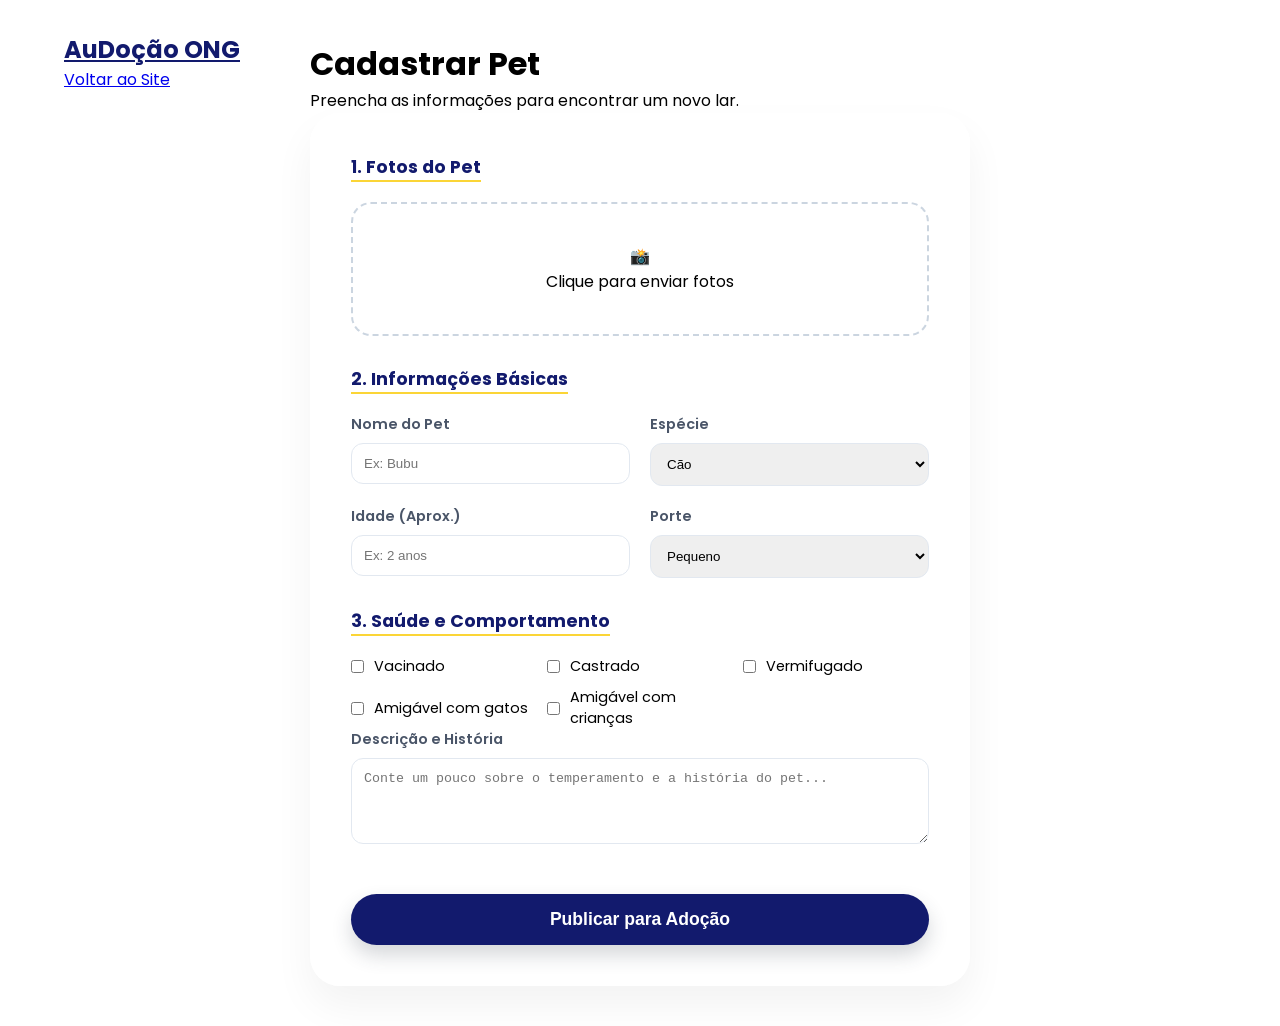
==== cadastro-pet.html @ 2f7e0947 "pag. sobre e parceiros" ====
<!DOCTYPE html>
<html lang="pt-br">

<head>
     <meta charset="UTF-8">
     <meta name="viewport" content="width=device-width, initial-scale=1.0">
     <title>AuDoção - Cadastrar Novo Pet</title>
     <link rel="stylesheet" href="style.css">
     <link href="https://fonts.googleapis.com/css2?family=Poppins:wght@400;600;700&display=swap" rel="stylesheet">
</head>

<body class="admin-body">

     <nav class="navbar">
          <div class="nav-container">
               <a href="home.html" class="logo">AuDoção <span class="admin-badge">ONG</span></a>
               <div class="nav-user">
                    <a href="home.html" class="btn-back-home">Voltar ao Site</a>
               </div>
          </div>
     </nav>

     <main class="form-container">
          <header class="form-header">
               <h1>Cadastrar Pet</h1>
               <p>Preencha as informações para encontrar um novo lar.</p>
          </header>

          <form id="form-cadastro-pet" class="glass-form">
               <div class="form-section">
                    <h3>1. Fotos do Pet</h3>
                    <div class="upload-container">
                         <label for="pet-photo" class="upload-label">
                              <div class="upload-icon">📸</div>
                              <span>Clique para enviar fotos</span>
                              <input type="file" id="pet-photo" accept="image/*" required>
                         </label>
                    </div>
               </div>

               <div class="form-section">
                    <h3>2. Informações Básicas</h3>
                    <div class="input-grid">
                         <div class="input-group">
                              <label>Nome do Pet</label>
                              <input type="text" placeholder="Ex: Bubu" required>
                         </div>
                         <div class="input-group">
                              <label>Espécie</label>
                              <select required>
                                   <option value="Cão">Cão</option>
                                   <option value="Gato">Gato</option>
                                   <option value="Outros">Outros</option>
                              </select>
                         </div>
                         <div class="input-group">
                              <label>Idade (Aprox.)</label>
                              <input type="text" placeholder="Ex: 2 anos">
                         </div>
                         <div class="input-group">
                              <label>Porte</label>
                              <select>
                                   <option value="Pequeno">Pequeno</option>
                                   <option value="Médio">Médio</option>
                                   <option value="Grande">Grande</option>
                              </select>
                         </div>
                    </div>
               </div>

               <div class="form-section">
                    <h3>3. Saúde e Comportamento</h3>
                    <div class="checkbox-grid">
                         <label class="check-item"><input type="checkbox"> Vacinado</label>
                         <label class="check-item"><input type="checkbox"> Castrado</label>
                         <label class="check-item"><input type="checkbox"> Vermifugado</label>
                         <label class="check-item"><input type="checkbox"> Amigável com gatos</label>
                         <label class="check-item"><input type="checkbox"> Amigável com crianças</label>
                    </div>
                    <div class="input-group mt-20">
                         <label>Descrição e História</label>
                         <textarea rows="4"
                              placeholder="Conte um pouco sobre o temperamento e a história do pet..."></textarea>
                    </div>
               </div>

               <button type="submit" class="btn-submit">Publicar para Adoção</button>
          </form>
     </main>

</body>

</html>
---- style.css ----
@charset "UTF-8";
:root {
  --color-yellow: #FBD536;
  --color-blue: #121A6D;
  --color-white: #FFFFFF;
  --color-text-gray: #666666;
  --font-main: 'Poppins', sans-serif;
  --transition: all 0.3s ease;
}

* {
  margin: 0;
  padding: 0;
  box-sizing: border-box;
}

body {
  font-family: var(--font-main);
  background-color: var(--color-white);
  overflow-x: hidden;
}

/* Navbar */
.navbar {
  position: absolute;
  top: 0;
  width: 100%;
  display: flex;
  justify-content: space-between;
  align-items: center;
  padding: 2rem 5%;
  z-index: 10;
}

.navbar .logo {
  font-size: 1.5rem;
  font-weight: 700;
  color: var(--color-blue);
}

.navbar .nav-links {
  display: flex;
  gap: 2rem;
  align-items: center;
}

.navbar .nav-links a {
  text-decoration: none;
  color: var(--color-blue);
  font-weight: 500;
  transition: var(--transition);
}

.navbar .nav-links a:hover {
  opacity: 0.7;
}

.navbar .nav-links .btn-login {
  border: 2px solid var(--color-blue);
  padding: 0.5rem 1.5rem;
  border-radius: 50px;
}

.navbar .nav-links .btn-login:hover {
  background-color: var(--color-blue);
  color: var(--color-white);
}

/* Layout Principal (Hero) */
.hero-container {
  display: flex;
  height: 100vh;
  width: 100%;
}

@media (max-width: 768px) {
  .hero-container {
    flex-direction: column;
  }
}
/* Lado Esquerdo - Imagem */
.hero-image {
  flex: 1.2;
  background-color: var(--color-yellow);
  display: flex;
  align-items: center;
  justify-content: center;
  position: relative;
  overflow: hidden;
}

.hero-image .image-wrapper {
  width: 70%;
  z-index: 2;
  transition: transform 0.5s ease;
}

.hero-image .image-wrapper:hover {
  transform: scale(1.05);
}

.hero-image .image-wrapper img {
  width: 100%;
  filter: drop-shadow(0 20px 30px rgba(0, 0, 0, 0.1));
}

.hero-image .decoration-circle {
  position: absolute;
  width: 400px;
  height: 400px;
  background: rgba(255, 255, 255, 0.15);
  border-radius: 50%;
  bottom: -100px;
  left: -100px;
}

/* Lado Direito - Conteúdo */
.hero-content {
  flex: 1;
  display: flex;
  align-items: center;
  justify-content: center;
  padding: 4rem;
  background-color: var(--color-white);
}

.hero-content .content-box {
  max-width: 450px;
}

.hero-content .content-box h1 {
  font-size: 3rem;
  color: var(--color-blue);
  line-height: 1.1;
  margin-bottom: 1.5rem;
}

.hero-content .content-box p {
  color: var(--color-text-gray);
  font-size: 1.1rem;
  margin-bottom: 2.5rem;
}

.hero-content .content-box .actions {
  display: flex;
  flex-direction: column;
  gap: 1rem;
}

.hero-content .content-box .actions .btn {
  padding: 1.2rem;
  border-radius: 50px;
  font-size: 1.1rem;
  font-weight: 600;
  cursor: pointer;
  transition: var(--transition);
  border: none;
}

.hero-content .content-box .actions .btn-primary {
  background-color: var(--color-blue);
  color: var(--color-white);
  box-shadow: 0 10px 20px rgba(18, 26, 109, 0.2);
}

.hero-content .content-box .actions .btn-primary:hover {
  transform: translateY(-3px);
  box-shadow: 0 15px 25px rgba(18, 26, 109, 0.3);
}

.hero-content .content-box .actions .btn-secondary {
  background-color: transparent;
  border: 2px solid var(--color-blue);
  color: var(--color-blue);
}

.hero-content .content-box .actions .btn-secondary:hover {
  background-color: rgba(18, 26, 109, 0.05);
}

.hero-content .content-box .stats {
  display: block;
  margin-top: 2rem;
  text-align: center;
  color: #aaa;
  font-size: 0.9rem;
}

/* Login & Auth Pages */
.auth-page {
  background-color: var(--color-yellow);
  position: relative;
  margin: 0;
  padding: 0;
  display: flex;
  align-items: center;
  justify-content: center;
  min-height: 100vh;
  width: 100%;
  overflow-x: hidden;
}
.auth-page::before {
  content: "";
  position: absolute;
  top: 0;
  left: 0;
  width: 100%;
  height: 100%;
  background: linear-gradient(180deg, rgba(255, 255, 255, 0) 0%, rgba(255, 255, 255, 0.3) 100%);
  z-index: 1;
}

.auth-container {
  width: 100%;
  max-width: 420px;
  padding: 20px;
  z-index: 2;
  position: relative;
}

.auth-card {
  background: rgba(255, 255, 255, 0.9);
  backdrop-filter: blur(15px);
  border: 1px solid rgba(255, 255, 255, 0.5);
  border-radius: 30px;
  padding: 3rem 2.5rem;
  box-shadow: 0 20px 50px rgba(0, 0, 0, 0.1);
}
.auth-card .auth-header {
  text-align: center;
  margin-bottom: 2rem;
}
.auth-card .auth-header .logo {
  color: var(--color-blue);
  font-size: 2.2rem;
  font-weight: 700;
  margin-bottom: 0.5rem;
}
.auth-card .auth-header p {
  color: var(--color-text-gray);
  font-size: 0.95rem;
}

.auth-form .input-group {
  margin-bottom: 1.5rem;
}
.auth-form .input-group label {
  display: block;
  margin-bottom: 0.6rem;
  color: var(--color-blue);
  font-weight: 600;
  font-size: 0.9rem;
}
.auth-form .input-group .label-wrapper {
  display: flex;
  justify-content: space-between;
  align-items: center;
}
.auth-form .input-group input {
  width: 100%;
  padding: 1rem 1.5rem;
  border-radius: 50px;
  border: 1px solid #E0E0E0;
  background: #FDFDFD;
  transition: var(--transition);
  outline: none;
}
.auth-form .input-group input:focus {
  border-color: var(--color-blue);
  background: #FFF;
  box-shadow: 0 0 0 4px rgba(18, 26, 109, 0.1);
}
.auth-form .input-group .forgot-password {
  font-size: 0.8rem;
  color: var(--color-text-gray);
  text-decoration: none;
}
.auth-form .input-group .forgot-password:hover {
  color: var(--color-blue);
}
.auth-form .btn-primary {
  width: 100%;
  padding: 1rem;
  background-color: var(--color-blue);
  color: white;
  border: none;
  border-radius: 50px;
  font-size: 1rem;
  font-weight: 600;
  cursor: pointer;
  transition: var(--transition);
  margin-top: 1rem;
}
.auth-form .btn-primary:hover {
  filter: brightness(1.1);
  transform: translateY(-2px);
}

.auth-footer {
  margin-top: 2rem;
  text-align: center;
  font-size: 0.9rem;
  color: var(--color-text-gray);
}
.auth-footer a {
  color: var(--color-blue);
  font-weight: 600;
  text-decoration: none;
}
.auth-footer a:hover {
  text-decoration: underline;
}

.auth-decoration {
  position: absolute;
  bottom: 20px;
  right: 5%;
  width: 250px;
  z-index: 1;
  display: none;
}
@media (min-width: 1024px) {
  .auth-decoration {
    display: block;
  }
}
.auth-decoration img {
  width: 100%;
}

.auth-page {
  background-color: var(--color-yellow);
  position: relative;
}
.auth-page::before {
  content: "";
  position: absolute;
  top: 0;
  left: 0;
  width: 100%;
  height: 100%;
  background-color: rgba(255, 255, 255, 0.2);
  z-index: 1;
}

.auth-container {
  max-width: 520px;
}

.auth-form .btn-primary {
  margin-top: 2rem;
  background-color: var(--color-blue);
  color: white;
  border: none;
  padding: 1rem;
  border-radius: 50px;
  font-weight: 600;
  cursor: pointer;
  width: 100%;
  transition: transform 0.2s;
}
.auth-form .btn-primary:hover {
  transform: scale(1.02);
}

.home-container {
  padding: 2rem;
  max-width: 1200px;
  margin: 0 auto;
}

.home-header {
  text-align: center;
  margin-bottom: 3rem;
}
.home-header h1 {
  color: var(--color-blue);
  font-size: 2.5rem;
}
.home-header p {
  color: var(--color-text-gray);
}

.adoption-grid {
  display: grid;
  grid-template-columns: repeat(auto-fill, minmax(280px, 1fr));
  gap: 2rem;
}

.pet-card {
  background: rgba(255, 255, 255, 0.8);
  backdrop-filter: blur(10px);
  border-radius: 25px;
  border: 1px solid rgba(255, 255, 255, 0.4);
  overflow: hidden;
  transition: transform 0.3s ease;
  box-shadow: 0 10px 20px rgba(0, 0, 0, 0.05);
}
.pet-card:hover {
  transform: translateY(-8px);
}
.pet-card .pet-image {
  height: 200px;
  position: relative;
}
.pet-card .pet-image img {
  width: 100%;
  height: 100%;
  object-fit: cover;
}
.pet-card .pet-image .tag-status {
  position: absolute;
  top: 15px;
  left: 15px;
  background: var(--color-yellow);
  color: var(--color-blue);
  padding: 4px 12px;
  border-radius: 20px;
  font-size: 0.8rem;
  font-weight: 700;
}
.pet-card .pet-info {
  padding: 1.5rem;
}
.pet-card .pet-info h3 {
  color: var(--color-blue);
  margin-bottom: 0.5rem;
}
.pet-card .pet-info p {
  color: var(--color-text-gray);
  font-size: 0.9rem;
}
.pet-card .pet-info .pet-tags {
  display: flex;
  gap: 0.5rem;
  margin: 1rem 0;
}
.pet-card .pet-info .pet-tags span {
  background: #f0f0f0;
  padding: 2px 10px;
  border-radius: 10px;
  font-size: 0.75rem;
}

.btn-details {
  width: 100%;
  padding: 0.8rem;
  border: none;
  border-radius: 50px;
  background: var(--color-blue);
  color: white;
  font-weight: 600;
  cursor: pointer;
  transition: filter 0.3s;
}
.btn-details:hover {
  filter: brightness(1.2);
}

/* Filtros de Categoria */
.filter-nav {
  display: flex;
  justify-content: center;
  gap: 15px;
  margin-bottom: 40px;
  flex-wrap: wrap;
}
.filter-nav .filter-btn {
  background: #fff;
  border: 2px solid var(--color-yellow);
  color: var(--color-blue);
  padding: 10px 25px;
  border-radius: 50px;
  font-weight: 600;
  cursor: pointer;
  transition: all 0.3s ease;
}
.filter-nav .filter-btn:hover, .filter-nav .filter-btn.active {
  background: var(--color-yellow);
  box-shadow: 0 4px 12px rgba(251, 213, 54, 0.3);
}

/* Grid Ajustado */
.adoption-grid {
  display: grid;
  grid-template-columns: repeat(auto-fill, minmax(280px, 1fr));
  gap: 30px;
}

/* Estilo das Tags de Espécie no Card */
.pet-card .tag-status.cao {
  background: #FFD700;
}
.pet-card .tag-status.gato {
  background: #FFB6C1;
}

.profile-container {
  max-width: 800px;
  margin: 0 auto;
  background: #fdfdfd;
  min-height: 100vh;
}

.pet-hero {
  position: relative;
  height: 400px;
  width: 100%;
}
.pet-hero img {
  width: 100%;
  height: 100%;
  object-fit: cover;
}
.pet-hero .btn-back {
  position: absolute;
  top: 20px;
  left: 20px;
  background: rgba(255, 255, 255, 0.8);
  backdrop-filter: blur(5px);
  padding: 10px 20px;
  border-radius: 50px;
  text-decoration: none;
  color: var(--color-blue);
  font-weight: 600;
  z-index: 10;
}

.pet-details-card {
  background: white;
  margin-top: -40px;
  position: relative;
  border-radius: 40px 40px 0 0;
  padding: 2rem;
  box-shadow: 0 -10px 30px rgba(0, 0, 0, 0.05);
}
.pet-details-card .pet-main-info {
  margin-bottom: 2rem;
}
.pet-details-card .pet-main-info .header-info {
  display: flex;
  align-items: center;
  justify-content: space-between;
}
.pet-details-card .pet-main-info .header-info h1 {
  color: var(--color-blue);
  font-size: 2.2rem;
}
.pet-details-card .pet-main-info .header-info .badge-species {
  background: var(--color-yellow);
  padding: 5px 15px;
  border-radius: 20px;
  font-weight: 700;
  font-size: 0.8rem;
}
.pet-details-card .pet-main-info .location {
  color: var(--color-text-gray);
  font-size: 0.9rem;
  margin-top: 5px;
}

.pet-stats-grid {
  display: grid;
  grid-template-columns: repeat(3, 1fr);
  gap: 15px;
  margin-bottom: 2rem;
}
.pet-stats-grid .stat-item {
  background: #f8f9fa;
  padding: 15px;
  border-radius: 20px;
  text-align: center;
}
.pet-stats-grid .stat-item small {
  display: block;
  color: var(--color-text-gray);
  font-size: 0.75rem;
  margin-bottom: 5px;
}
.pet-stats-grid .stat-item strong {
  color: var(--color-blue);
  font-size: 1rem;
}

.pet-description {
  margin-bottom: 2rem;
}
.pet-description h3 {
  color: var(--color-blue);
  margin-bottom: 10px;
}
.pet-description p {
  color: #555;
  line-height: 1.6;
}

.pet-health-tags {
  margin-bottom: 3rem;
}
.pet-health-tags h3 {
  color: var(--color-blue);
  margin-bottom: 15px;
}
.pet-health-tags .tags-container {
  display: flex;
  flex-wrap: wrap;
  gap: 10px;
}
.pet-health-tags .tags-container .tag {
  padding: 8px 16px;
  border-radius: 12px;
  font-size: 0.85rem;
  font-weight: 600;
}
.pet-health-tags .tags-container .tag.check {
  background: #e8f5e9;
  color: #2e7d32;
}
.pet-health-tags .tags-container .tag.info {
  background: #e3f2fd;
  color: #1565c0;
}

.btn-adopt-now {
  width: 100%;
  padding: 1.2rem;
  background: var(--color-blue);
  color: white;
  border: none;
  border-radius: 50px;
  font-size: 1.1rem;
  font-weight: 700;
  cursor: pointer;
  transition: transform 0.2s;
}
.btn-adopt-now:hover {
  transform: scale(1.02);
  filter: brightness(1.1);
}

/* Navbar */
.navbar {
  position: absolute;
  top: 0;
  width: 100%;
  display: flex;
  justify-content: space-between;
  align-items: center;
  padding: 2rem 5%;
  z-index: 10;
}

.navbar .logo {
  font-size: 1.5rem;
  font-weight: 700;
  color: var(--color-blue);
}

.navbar .nav-links {
  display: flex;
  gap: 2rem;
  align-items: center;
}

.navbar .nav-links a {
  text-decoration: none;
  color: var(--color-blue);
  font-weight: 500;
  transition: var(--transition);
}

.navbar .nav-links a:hover {
  opacity: 0.7;
}

.navbar .nav-links .btn-login {
  border: 2px solid var(--color-blue);
  padding: 0.5rem 1.5rem;
  border-radius: 50px;
}

.navbar .nav-links .btn-login:hover {
  background-color: var(--color-blue);
  color: var(--color-white);
}

.form-container {
  max-width: 700px;
  margin: 40px auto;
  padding: 0 20px;
}

.glass-form {
  background: rgba(255, 255, 255, 0.7);
  backdrop-filter: blur(15px);
  border: 1px solid rgba(255, 255, 255, 0.3);
  padding: 40px;
  border-radius: 30px;
  box-shadow: 0 20px 40px rgba(0, 0, 0, 0.05);
}

.form-section {
  margin-bottom: 30px;
}
.form-section h3 {
  color: var(--color-blue);
  margin-bottom: 20px;
  font-size: 1.1rem;
  border-bottom: 2px solid var(--color-yellow);
  display: inline-block;
}

.upload-container .upload-label {
  display: flex;
  flex-direction: column;
  align-items: center;
  padding: 40px;
  border: 2px dashed #cbd5e0;
  border-radius: 20px;
  cursor: pointer;
  transition: 0.3s;
}
.upload-container .upload-label:hover {
  background: rgba(251, 213, 54, 0.1);
  border-color: var(--color-yellow);
}
.upload-container .upload-label input {
  display: none;
}

.input-grid {
  display: grid;
  grid-template-columns: 1fr 1fr;
  gap: 20px;
}

.input-group {
  display: flex;
  flex-direction: column;
  gap: 8px;
}
.input-group label {
  font-size: 0.9rem;
  font-weight: 600;
  color: #4a5568;
}
.input-group input,
.input-group select,
.input-group textarea {
  padding: 12px;
  border-radius: 12px;
  border: 1px solid #e2e8f0;
  outline: none;
}
.input-group input:focus,
.input-group select:focus,
.input-group textarea:focus {
  border-color: var(--color-blue);
}

.checkbox-grid {
  display: grid;
  grid-template-columns: repeat(auto-fill, minmax(160px, 1fr));
  gap: 10px;
}
.checkbox-grid .check-item {
  display: flex;
  align-items: center;
  gap: 10px;
  font-size: 0.9rem;
  cursor: pointer;
}

.btn-submit {
  width: 100%;
  padding: 15px;
  background: var(--color-blue);
  color: white;
  border: none;
  border-radius: 50px;
  font-size: 1.1rem;
  font-weight: 700;
  cursor: pointer;
  margin-top: 20px;
  box-shadow: 0 10px 20px rgba(45, 55, 72, 0.2);
}
.btn-submit:hover {
  transform: translateY(-2px);
  filter: brightness(1.2);
}

.about-container,
.partners-container {
  padding: 60px 20px;
  max-width: 1100px;
  margin: 0 auto;
}

.about-hero,
.partners-header {
  text-align: center;
  margin-bottom: 50px;
}
.about-hero h1,
.partners-header h1 {
  color: var(--color-blue);
  font-size: 2.5rem;
}
.about-hero p,
.partners-header p {
  color: #666;
  font-size: 1.1rem;
}

.about-grid {
  display: grid;
  grid-template-columns: 1fr 1fr;
  gap: 40px;
  align-items: center;
  margin-bottom: 60px;
}
.about-grid img {
  width: 100%;
  border-radius: 30px;
}

.values-grid,
.partners-list {
  display: grid;
  grid-template-columns: repeat(auto-fit, minmax(250px, 1fr));
  gap: 20px;
}

.value-card,
.partner-card {
  background: white;
  padding: 30px;
  border-radius: 20px;
  box-shadow: 0 10px 30px rgba(0, 0, 0, 0.05);
  text-align: center;
  transition: transform 0.3s;
}
.value-card:hover,
.partner-card:hover {
  transform: translateY(-5px);
}
.value-card h3,
.partner-card h3 {
  color: var(--color-blue);
  margin-bottom: 10px;
}
.value-card img,
.partner-card img {
  max-width: 120px;
  margin-bottom: 15px;
  filter: grayscale(100%);
  transition: 0.3s;
}
.value-card:hover img,
.partner-card:hover img {
  filter: grayscale(0%);
}

.be-partner {
  margin-top: 80px;
}
.be-partner .glass-card {
  background: rgba(251, 213, 54, 0.1);
  border: 2px dashed var(--color-yellow);
  padding: 40px;
  border-radius: 30px;
  text-align: center;
}

/*# sourceMappingURL=style.css.map */
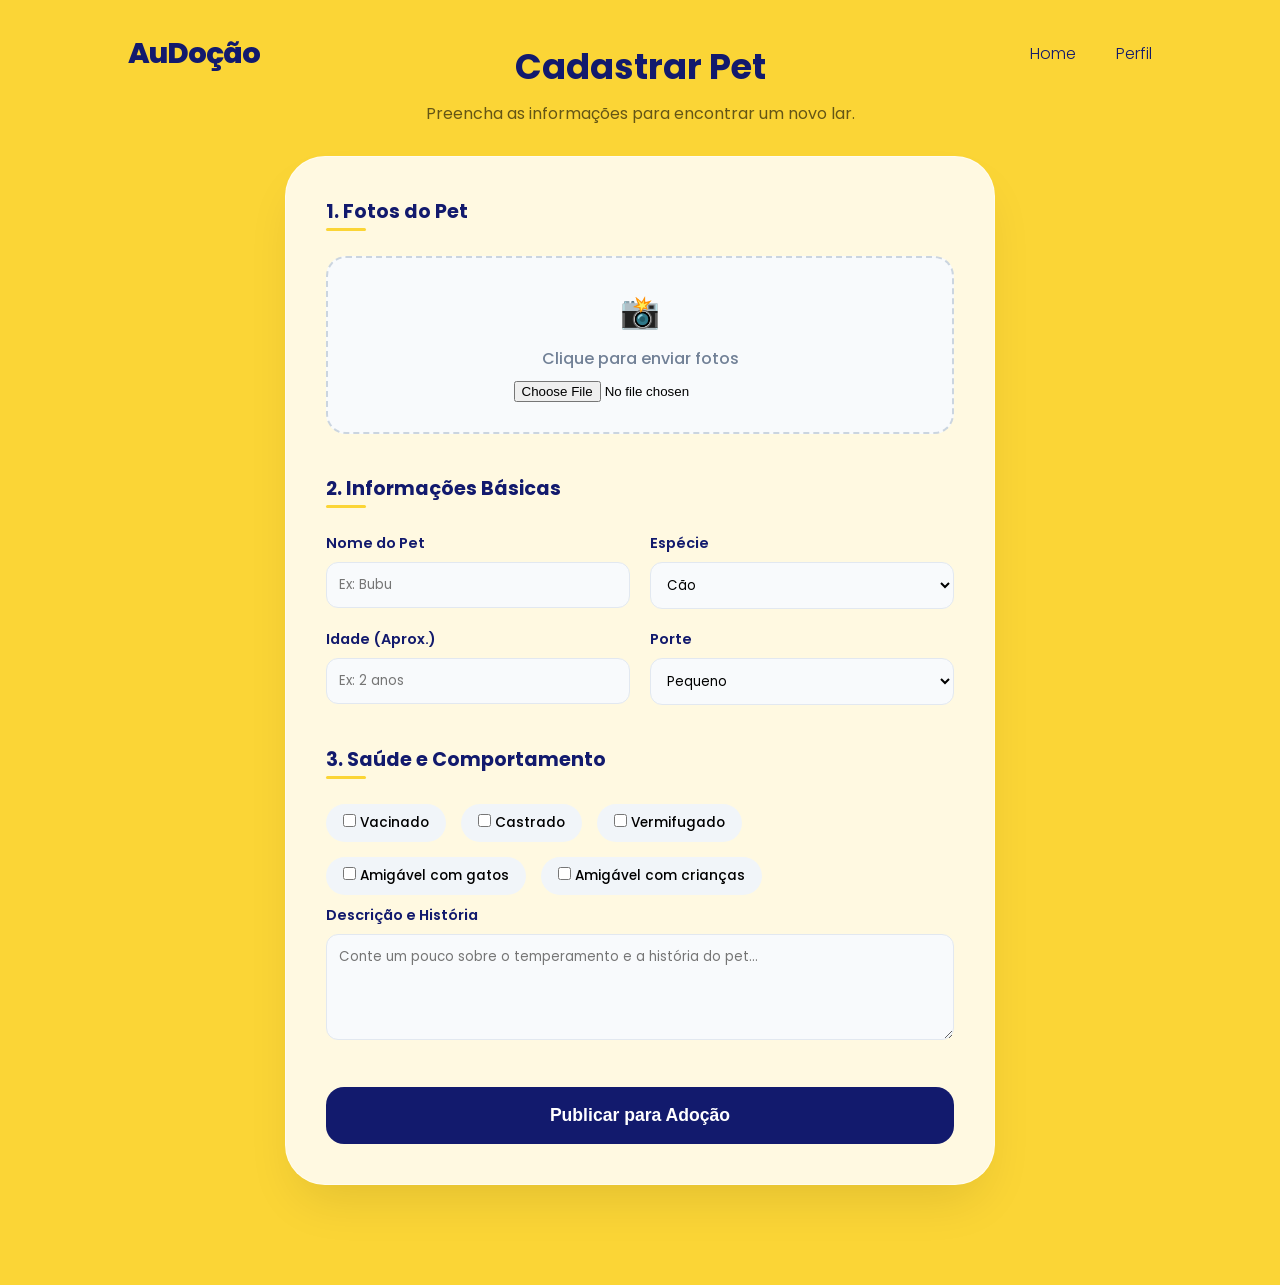
==== commit 5ca1d608: "alterações cadastro-pet" ====
--- a/cadastro-pet.html
+++ b/cadastro-pet.html
@@ -7,16 +7,17 @@
      <title>AuDoção - Cadastrar Novo Pet</title>
      <link rel="stylesheet" href="style.css">
      <link href="https://fonts.googleapis.com/css2?family=Poppins:wght@400;600;700&display=swap" rel="stylesheet">
+     <link rel="stylesheet" href="https://cloudflare.com">
+
 </head>
 
 <body class="admin-body">
 
      <nav class="navbar">
-          <div class="nav-container">
-               <a href="home.html" class="logo">AuDoção <span class="admin-badge">ONG</span></a>
-               <div class="nav-user">
-                    <a href="home.html" class="btn-back-home">Voltar ao Site</a>
-               </div>
+          <div class="logo">AuDoção</div>
+          <div class="nav-links">
+               <a href="home.html">Home</a>
+               <a href="perfil-ong.html"><i class="fas-thin fa-user"></i> Perfil</a>
           </div>
      </nav>
 
@@ -27,7 +28,9 @@
           </header>
 
           <form id="form-cadastro-pet" class="glass-form">
+
                <div class="form-section">
+
                     <h3>1. Fotos do Pet</h3>
                     <div class="upload-container">
                          <label for="pet-photo" class="upload-label">
--- a/style.css
+++ b/style.css
@@ -114,18 +114,22 @@
   left: -100px;
 }
 
-/* Lado Direito - Conteúdo */
 .hero-content {
   flex: 1;
   display: flex;
-  align-items: center;
-  justify-content: center;
+  align-items: center; /* Centraliza o box verticalmente */
+  justify-content: center; /* Centraliza o box horizontalmente */
   padding: 4rem;
   background-color: var(--color-white);
 }
 
 .hero-content .content-box {
-  max-width: 450px;
+  max-width: 500px; /* Aumentei levemente para melhor leitura */
+  width: 100%;
+  display: flex; /* Adicionado */
+  flex-direction: column; /* Adicionado: empilha os itens */
+  align-items: center; /* Adicionado: centraliza h1, p e botões horizontalmente */
+  text-align: center; /* Garante que as linhas de texto fiquem no centro */
 }
 
 .hero-content .content-box h1 {
@@ -133,18 +137,22 @@
   color: var(--color-blue);
   line-height: 1.1;
   margin-bottom: 1.5rem;
+  width: 100%; /* Garante que o texto use todo o espaço para centralizar */
 }
 
 .hero-content .content-box p {
   color: var(--color-text-gray);
   font-size: 1.1rem;
   margin-bottom: 2.5rem;
+  width: 100%;
 }
 
 .hero-content .content-box .actions {
   display: flex;
   flex-direction: column;
   gap: 1rem;
+  width: 100%; /* Faz os botões respeitarem a largura do box */
+  max-width: 350px; /* Opcional: define uma largura máxima elegante para os botões */
 }
 
 .hero-content .content-box .actions .btn {
@@ -638,155 +646,270 @@
   filter: brightness(1.1);
 }
 
-/* Navbar */
+.admin-body {
+  background-color: var(--color-yellow);
+  margin: 0;
+  padding: 0;
+  min-height: 100vh;
+  font-family: "Poppins", sans-serif;
+  display: flex;
+  flex-direction: column;
+}
+
+.form-container {
+  margin: 15px auto;
+}
+
+/* Navbar Fix */
 .navbar {
   position: absolute;
   top: 0;
+  left: 0;
   width: 100%;
   display: flex;
   justify-content: space-between;
   align-items: center;
-  padding: 2rem 5%;
+  /* Aumente o padding lateral para tirar do "canto" */
+  padding: 2rem 10%;
+  box-sizing: border-box;
   z-index: 10;
 }
-
 .navbar .logo {
-  font-size: 1.5rem;
-  font-weight: 700;
-  color: var(--color-blue);
-}
-
+  font-size: 1.8rem;
+  font-weight: 800;
+  color: var(--color-blue);
+  letter-spacing: -1px;
+}
 .navbar .nav-links {
   display: flex;
-  gap: 2rem;
-  align-items: center;
-}
-
+  gap: 2.5rem;
+  align-items: center;
+}
 .navbar .nav-links a {
   text-decoration: none;
   color: var(--color-blue);
+  font-weight: 300;
+  font-size: 1rem;
+  transition: var(--transition);
+}
+.navbar .nav-links a:hover {
+  opacity: 0.6;
+}
+
+/* Ajuste do Container Principal */
+.form-container {
+  max-width: 750px;
+  margin: 40px auto;
+  padding: 0 20px 60px;
+  text-align: center;
+}
+
+.form-header {
+  margin-bottom: 30px;
+}
+.form-header h1 {
+  font-size: 2.2rem;
+  color: var(--color-blue);
+  margin-bottom: 8px;
+}
+.form-header p {
+  color: rgba(0, 0, 0, 0.6);
+}
+
+/* Glassmorphism Refinado */
+.glass-form {
+  background: rgba(255, 255, 255, 0.85);
+  backdrop-filter: blur(20px);
+  border: 1px solid rgba(255, 255, 255, 0.5);
+  padding: 40px;
+  border-radius: 40px;
+  box-shadow: 0 25px 50px -12px rgba(0, 0, 0, 0.1);
+  text-align: left;
+}
+
+.form-section {
+  margin-bottom: 40px;
+}
+.form-section h3 {
+  color: var(--color-blue);
+  margin-bottom: 25px;
+  font-size: 1.2rem;
+  position: relative;
+  padding-bottom: 5px;
+}
+.form-section h3::after {
+  content: "";
+  position: absolute;
+  bottom: 0;
+  left: 0;
+  width: 40px;
+  height: 3px;
+  background: var(--color-yellow);
+  border-radius: 10px;
+}
+
+/* Upload Area */
+.upload-container .upload-label {
+  background: #f8fafc;
+  border: 2px dashed #cbd5e0;
+  padding: 30px;
+  border-radius: 20px;
+  transition: var(--transition);
+  display: flex;
+  flex-direction: column;
+  align-items: center;
+  gap: 10px;
+}
+.upload-container .upload-label:hover {
+  border-color: var(--color-blue);
+  background: #fff;
+}
+.upload-container .upload-label .upload-icon {
+  font-size: 2rem;
+}
+.upload-container .upload-label span {
   font-weight: 500;
-  transition: var(--transition);
-}
-
-.navbar .nav-links a:hover {
-  opacity: 0.7;
-}
-
-.navbar .nav-links .btn-login {
-  border: 2px solid var(--color-blue);
-  padding: 0.5rem 1.5rem;
-  border-radius: 50px;
-}
-
-.navbar .nav-links .btn-login:hover {
-  background-color: var(--color-blue);
-  color: var(--color-white);
-}
-
-.form-container {
-  max-width: 700px;
-  margin: 40px auto;
-  padding: 0 20px;
-}
-
-.glass-form {
-  background: rgba(255, 255, 255, 0.7);
-  backdrop-filter: blur(15px);
-  border: 1px solid rgba(255, 255, 255, 0.3);
-  padding: 40px;
-  border-radius: 30px;
-  box-shadow: 0 20px 40px rgba(0, 0, 0, 0.05);
-}
-
-.form-section {
-  margin-bottom: 30px;
-}
-.form-section h3 {
-  color: var(--color-blue);
-  margin-bottom: 20px;
-  font-size: 1.1rem;
-  border-bottom: 2px solid var(--color-yellow);
-  display: inline-block;
-}
-
-.upload-container .upload-label {
-  display: flex;
-  flex-direction: column;
-  align-items: center;
-  padding: 40px;
-  border: 2px dashed #cbd5e0;
-  border-radius: 20px;
-  cursor: pointer;
-  transition: 0.3s;
-}
-.upload-container .upload-label:hover {
-  background: rgba(251, 213, 54, 0.1);
-  border-color: var(--color-yellow);
-}
-.upload-container .upload-label input {
-  display: none;
-}
-
+  color: #718096;
+}
+
+/* Inputs e Grades */
 .input-grid {
   display: grid;
-  grid-template-columns: 1fr 1fr;
+  grid-template-columns: repeat(auto-fit, minmax(250px, 1fr));
   gap: 20px;
 }
 
-.input-group {
-  display: flex;
-  flex-direction: column;
-  gap: 8px;
-}
 .input-group label {
+  display: block;
+  margin-bottom: 8px;
   font-size: 0.9rem;
   font-weight: 600;
-  color: #4a5568;
+  color: var(--color-blue);
 }
 .input-group input,
 .input-group select,
 .input-group textarea {
+  width: 100%;
   padding: 12px;
   border-radius: 12px;
   border: 1px solid #e2e8f0;
-  outline: none;
+  background: #f8fafc;
+  font-family: inherit;
+  transition: var(--transition);
+  box-sizing: border-box;
 }
 .input-group input:focus,
 .input-group select:focus,
 .input-group textarea:focus {
+  outline: none;
+  background: #fff;
   border-color: var(--color-blue);
-}
-
+  box-shadow: 0 0 0 4px rgba(45, 55, 72, 0.05);
+}
+
+/* Checkboxes como Tags */
 .checkbox-grid {
-  display: grid;
-  grid-template-columns: repeat(auto-fill, minmax(160px, 1fr));
-  gap: 10px;
+  display: flex;
+  flex-wrap: wrap;
+  gap: 15px;
+  padding-bottom: 10px;
 }
 .checkbox-grid .check-item {
-  display: flex;
-  align-items: center;
-  gap: 10px;
-  font-size: 0.9rem;
+  background: #f1f5f9;
+  padding: 8px 16px;
+  border-radius: 50px;
+  font-size: 0.85rem;
+  font-weight: 500;
+  transition: var(--transition);
+  border: 1px solid transparent;
+}
+.checkbox-grid .check-item:has(input:checked) {
+  background: #ebf8ff;
+  border-color: var(--color-blue);
+  color: var(--color-blue);
+}
+.checkbox-grid .check-item input {
   cursor: pointer;
 }
 
+/* Botão de Envio */
 .btn-submit {
   width: 100%;
-  padding: 15px;
+  padding: 18px;
   background: var(--color-blue);
   color: white;
-  border: none;
-  border-radius: 50px;
+  border-radius: 18px;
   font-size: 1.1rem;
   font-weight: 700;
+  transition: var(--transition);
+  border: none;
   cursor: pointer;
-  margin-top: 20px;
-  box-shadow: 0 10px 20px rgba(45, 55, 72, 0.2);
 }
 .btn-submit:hover {
-  transform: translateY(-2px);
-  filter: brightness(1.2);
+  transform: translateY(-3px);
+  box-shadow: 0 10px 25px rgba(45, 55, 72, 0.3);
+  filter: brightness(1.1);
+}
+
+.about-container {
+  background-color: #fdfdfd;
+}
+.about-container .about-hero {
+  padding: 10px 5% 40px;
+  text-align: center;
+  position: relative;
+}
+.about-container .about-hero h1 {
+  color: var(--color-blue);
+  font-size: clamp(2.5rem, 8vw, 4rem);
+  font-weight: 800;
+  margin-bottom: 1.5rem;
+}
+.about-container .about-section {
+  max-width: 1200px;
+  margin: -60px auto 100px;
+  padding: 0 20px;
+}
+.about-container .about-section .about-grid {
+  display: grid;
+  grid-template-columns: 1.1fr 0.9fr;
+  gap: 80px;
+  align-items: center;
+  padding: 20px 60px;
+  border-radius: 50px;
+}
+.about-container .about-section .about-grid .image-box {
+  position: relative;
+}
+.about-container .about-section .about-grid .image-box img {
+  width: 100%;
+  border-radius: 30px;
+  z-index: 2;
+  position: relative;
+  display: block;
+}
+.about-container .about-section .about-grid .text-box h2 {
+  color: var(--color-blue);
+  font-size: 2.5rem;
+  margin-bottom: 40px;
+  position: relative;
+  display: inline-block;
+}
+.about-container .about-section .about-grid .text-box h2::after {
+  content: "";
+  display: block;
+  position: absolute;
+  bottom: -10px;
+  left: 0;
+  width: 60px;
+  height: 6px;
+  background-color: #FBD536 !important;
+  z-index: 10;
+}
+.about-container .about-section .about-grid .text-box p {
+  color: var(--color-text-gray);
+  font-size: 1.1rem;
+  line-height: 1.8;
 }
 
 .about-container,
